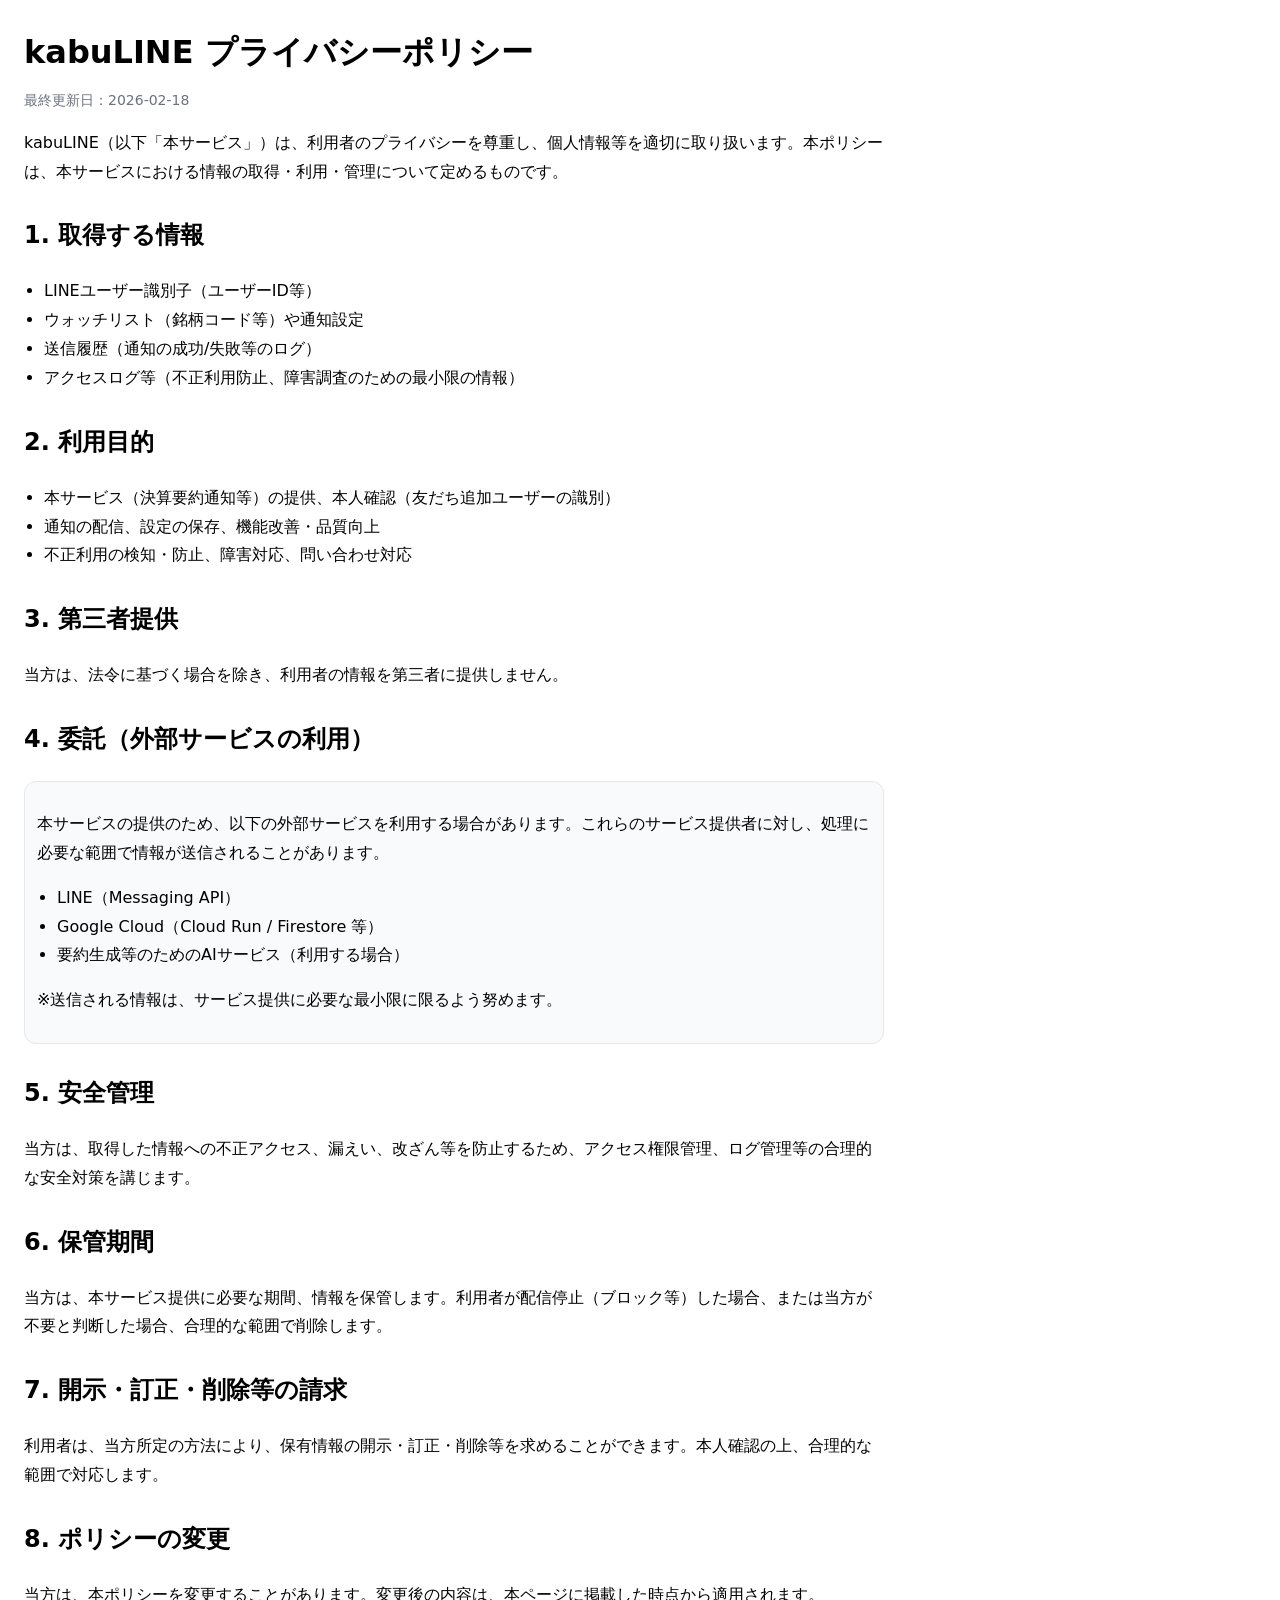
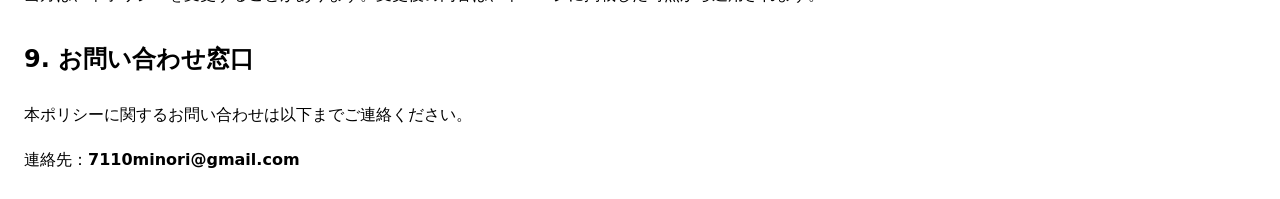
==== privacy.html @ f944e8d6 "Create privacy.html" ====
<!doctype html>
<html lang="ja">
<head>
  <meta charset="utf-8" />
  <meta name="viewport" content="width=device-width, initial-scale=1" />
  <title>kabuLINE プライバシーポリシー</title>
  <style>
    body{font-family:system-ui,-apple-system,"Hiragino Sans","Noto Sans JP",sans-serif;line-height:1.8;margin:24px;max-width:860px}
    h1{margin-bottom:0}
    .meta{color:#6b7280;font-size:14px;margin-top:6px}
    h2{margin-top:28px}
    ul{padding-left:20px}
    .note{background:#f9fafb;border:1px solid #e5e7eb;border-radius:12px;padding:12px}
  </style>
</head>
<body>
  <h1>kabuLINE プライバシーポリシー</h1>
  <div class="meta">最終更新日：2026-02-18</div>

  <p>kabuLINE（以下「本サービス」）は、利用者のプライバシーを尊重し、個人情報等を適切に取り扱います。本ポリシーは、本サービスにおける情報の取得・利用・管理について定めるものです。</p>

  <h2>1. 取得する情報</h2>
  <ul>
    <li>LINEユーザー識別子（ユーザーID等）</li>
    <li>ウォッチリスト（銘柄コード等）や通知設定</li>
    <li>送信履歴（通知の成功/失敗等のログ）</li>
    <li>アクセスログ等（不正利用防止、障害調査のための最小限の情報）</li>
  </ul>

  <h2>2. 利用目的</h2>
  <ul>
    <li>本サービス（決算要約通知等）の提供、本人確認（友だち追加ユーザーの識別）</li>
    <li>通知の配信、設定の保存、機能改善・品質向上</li>
    <li>不正利用の検知・防止、障害対応、問い合わせ対応</li>
  </ul>

  <h2>3. 第三者提供</h2>
  <p>当方は、法令に基づく場合を除き、利用者の情報を第三者に提供しません。</p>

  <h2>4. 委託（外部サービスの利用）</h2>
  <div class="note">
    <p>本サービスの提供のため、以下の外部サービスを利用する場合があります。これらのサービス提供者に対し、処理に必要な範囲で情報が送信されることがあります。</p>
    <ul>
      <li>LINE（Messaging API）</li>
      <li>Google Cloud（Cloud Run / Firestore 等）</li>
      <li>要約生成等のためのAIサービス（利用する場合）</li>
    </ul>
    <p style="margin-top:8px;">※送信される情報は、サービス提供に必要な最小限に限るよう努めます。</p>
  </div>

  <h2>5. 安全管理</h2>
  <p>当方は、取得した情報への不正アクセス、漏えい、改ざん等を防止するため、アクセス権限管理、ログ管理等の合理的な安全対策を講じます。</p>

  <h2>6. 保管期間</h2>
  <p>当方は、本サービス提供に必要な期間、情報を保管します。利用者が配信停止（ブロック等）した場合、または当方が不要と判断した場合、合理的な範囲で削除します。</p>

  <h2>7. 開示・訂正・削除等の請求</h2>
  <p>利用者は、当方所定の方法により、保有情報の開示・訂正・削除等を求めることができます。本人確認の上、合理的な範囲で対応します。</p>

  <h2>8. ポリシーの変更</h2>
  <p>当方は、本ポリシーを変更することがあります。変更後の内容は、本ページに掲載した時点から適用されます。</p>

  <h2>9. お問い合わせ窓口</h2>
  <p>本ポリシーに関するお問い合わせは以下までご連絡ください。</p>
  <p>連絡先：<strong>7110minori@gmail.com</strong></p>
</body>
</html>
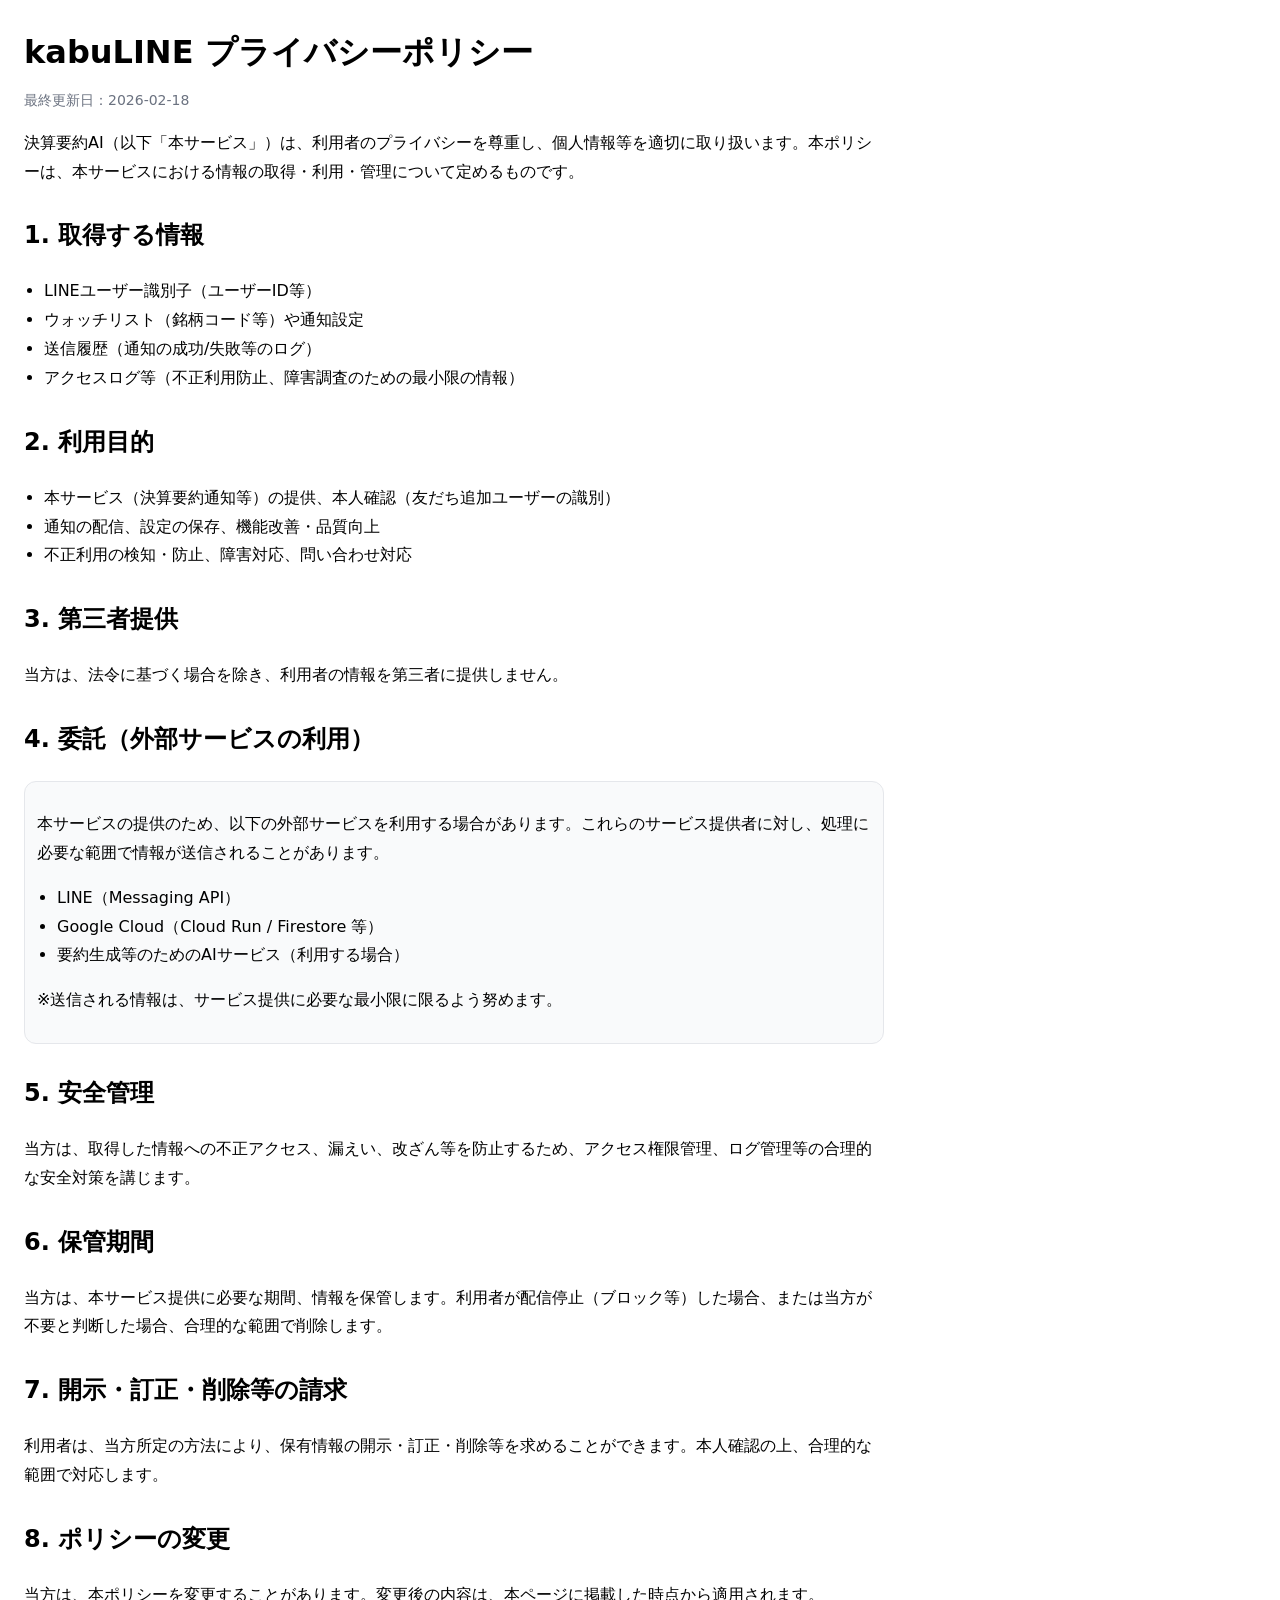
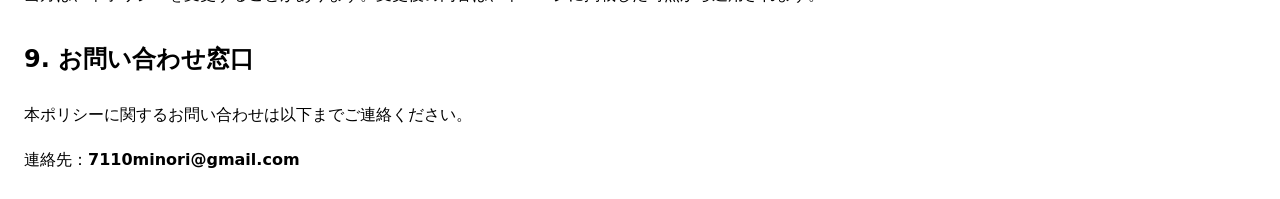
==== commit 91ec81d3: "Update privacy.html" ====
--- a/privacy.html
+++ b/privacy.html
@@ -3,7 +3,7 @@
 <head>
   <meta charset="utf-8" />
   <meta name="viewport" content="width=device-width, initial-scale=1" />
-  <title>kabuLINE プライバシーポリシー</title>
+  <title>決算要約AI プライバシーポリシー</title>
   <style>
     body{font-family:system-ui,-apple-system,"Hiragino Sans","Noto Sans JP",sans-serif;line-height:1.8;margin:24px;max-width:860px}
     h1{margin-bottom:0}
@@ -17,7 +17,7 @@
   <h1>kabuLINE プライバシーポリシー</h1>
   <div class="meta">最終更新日：2026-02-18</div>
 
-  <p>kabuLINE（以下「本サービス」）は、利用者のプライバシーを尊重し、個人情報等を適切に取り扱います。本ポリシーは、本サービスにおける情報の取得・利用・管理について定めるものです。</p>
+  <p>決算要約AI（以下「本サービス」）は、利用者のプライバシーを尊重し、個人情報等を適切に取り扱います。本ポリシーは、本サービスにおける情報の取得・利用・管理について定めるものです。</p>
 
   <h2>1. 取得する情報</h2>
   <ul>
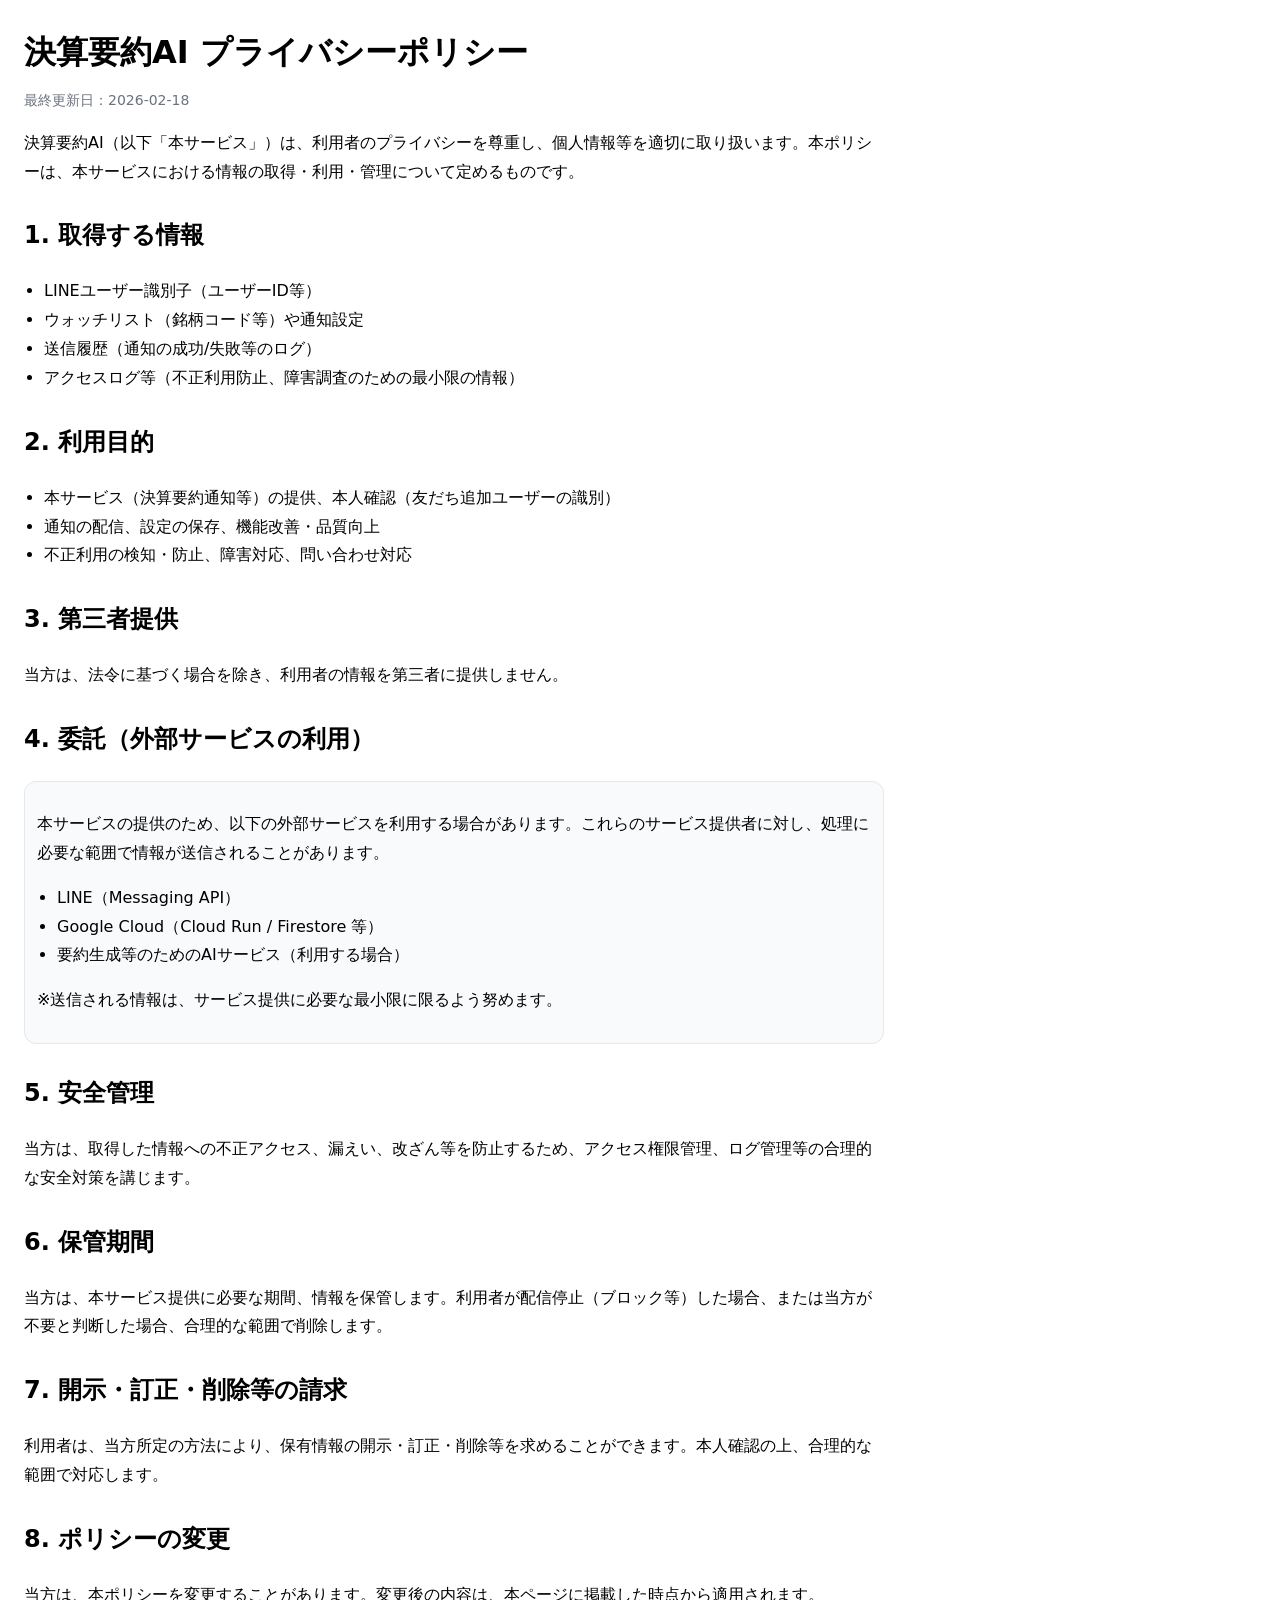
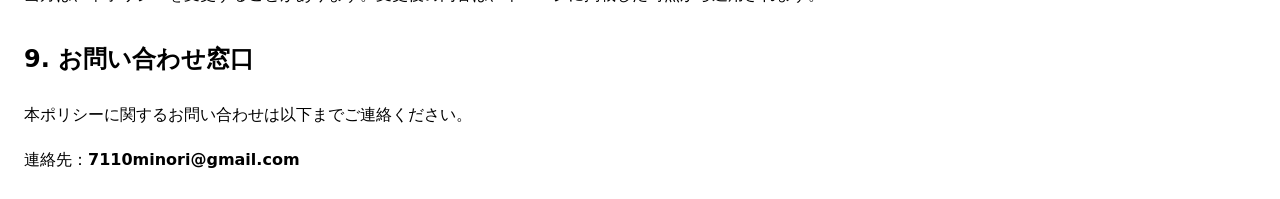
==== commit 18df43fb: "Update privacy.html" ====
--- a/privacy.html
+++ b/privacy.html
@@ -14,7 +14,7 @@
   </style>
 </head>
 <body>
-  <h1>kabuLINE プライバシーポリシー</h1>
+  <h1>決算要約AI プライバシーポリシー</h1>
   <div class="meta">最終更新日：2026-02-18</div>
 
   <p>決算要約AI（以下「本サービス」）は、利用者のプライバシーを尊重し、個人情報等を適切に取り扱います。本ポリシーは、本サービスにおける情報の取得・利用・管理について定めるものです。</p>
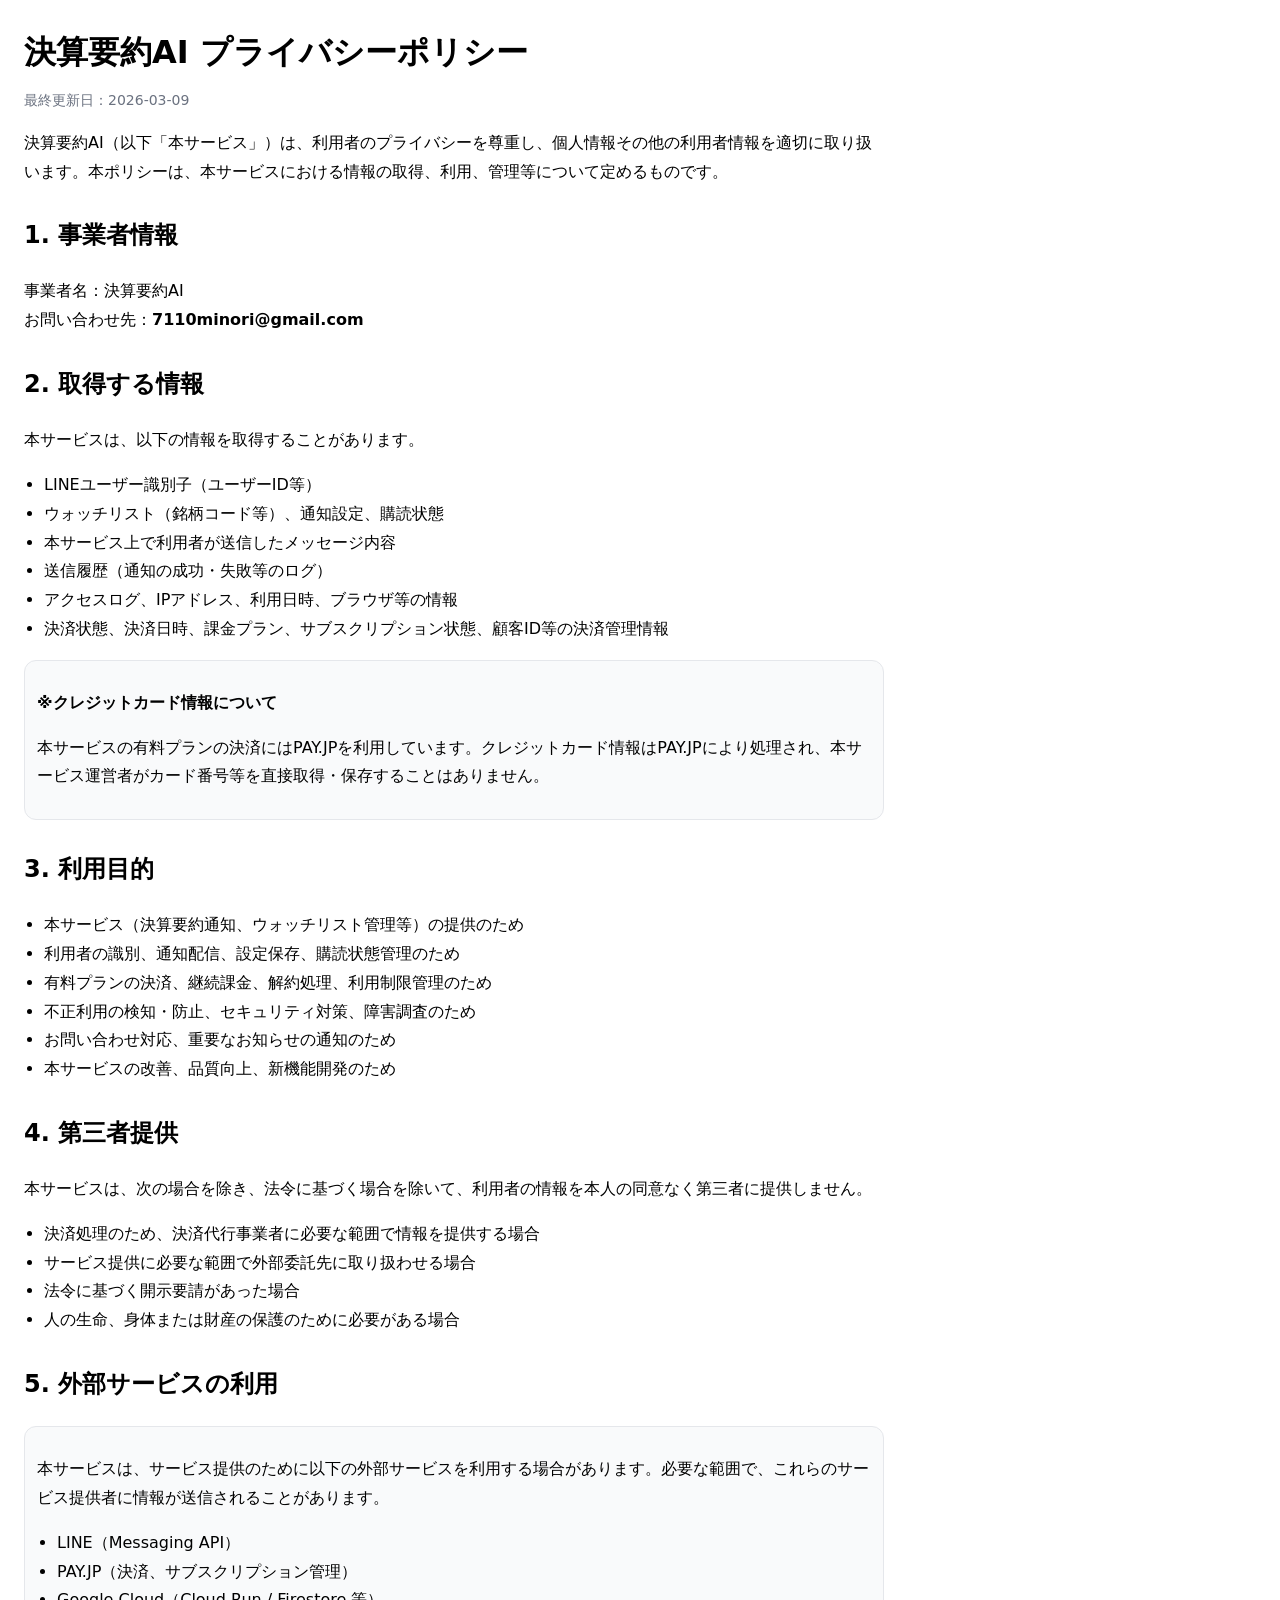
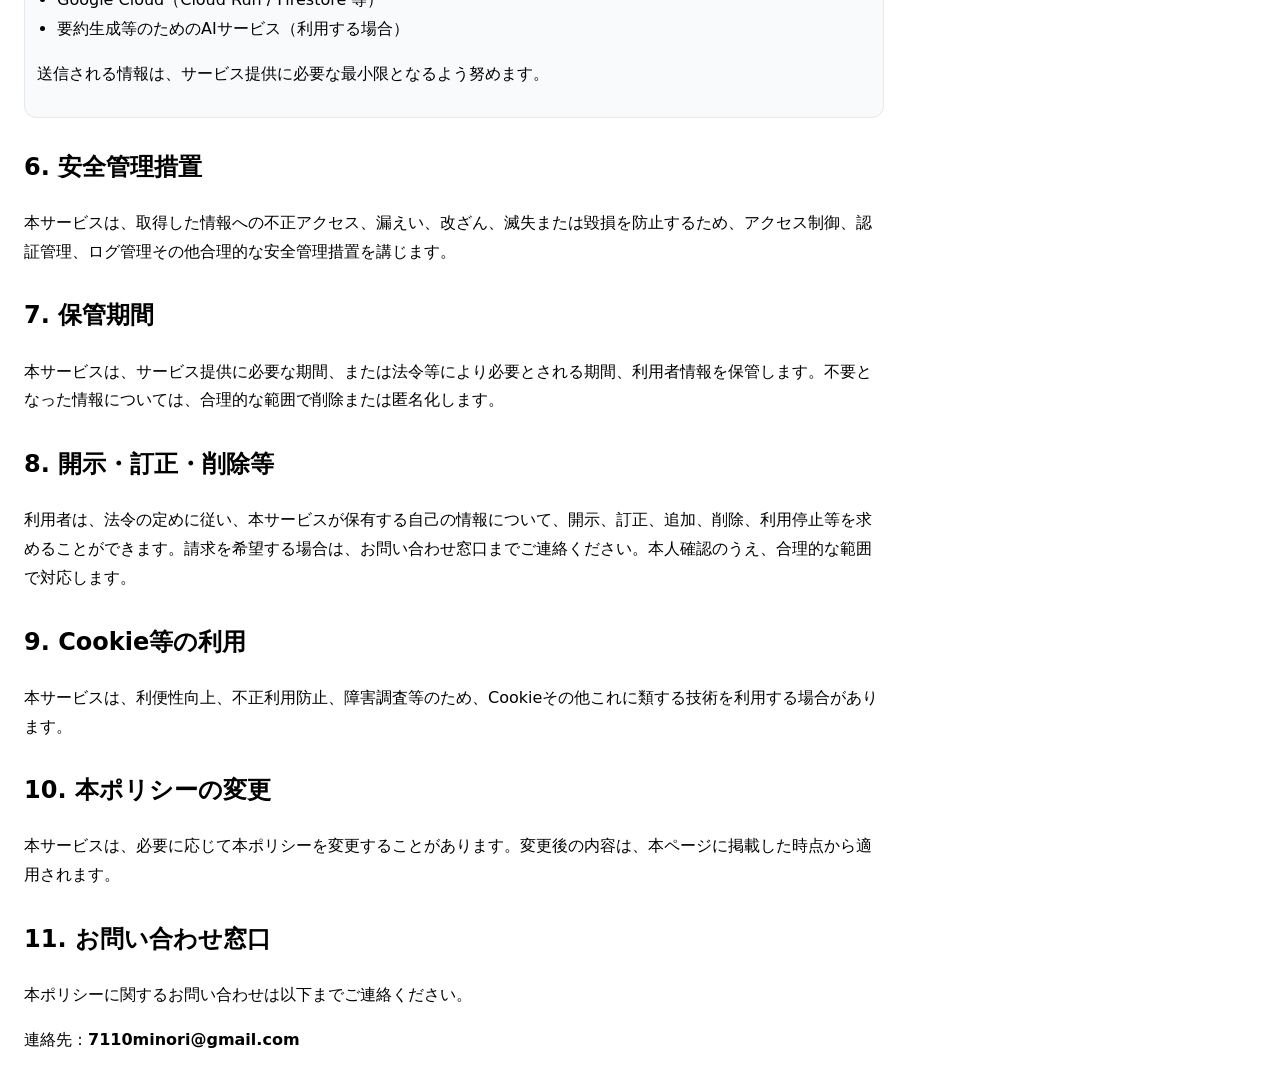
==== commit 2c254d9b: "Fix mobile guide layout" ====
--- a/privacy.html
+++ b/privacy.html
@@ -9,59 +9,86 @@
     h1{margin-bottom:0}
     .meta{color:#6b7280;font-size:14px;margin-top:6px}
     h2{margin-top:28px}
-    ul{padding-left:20px}
+    ul,ol{padding-left:20px}
     .note{background:#f9fafb;border:1px solid #e5e7eb;border-radius:12px;padding:12px}
   </style>
 </head>
 <body>
   <h1>決算要約AI プライバシーポリシー</h1>
-  <div class="meta">最終更新日：2026-02-18</div>
+  <div class="meta">最終更新日：2026-03-09</div>
 
-  <p>決算要約AI（以下「本サービス」）は、利用者のプライバシーを尊重し、個人情報等を適切に取り扱います。本ポリシーは、本サービスにおける情報の取得・利用・管理について定めるものです。</p>
+  <p>決算要約AI（以下「本サービス」）は、利用者のプライバシーを尊重し、個人情報その他の利用者情報を適切に取り扱います。本ポリシーは、本サービスにおける情報の取得、利用、管理等について定めるものです。</p>
 
-  <h2>1. 取得する情報</h2>
+  <h2>1. 事業者情報</h2>
+  <p>
+    事業者名：決算要約AI<br>
+    お問い合わせ先：<strong>7110minori@gmail.com</strong>
+  </p>
+
+  <h2>2. 取得する情報</h2>
+  <p>本サービスは、以下の情報を取得することがあります。</p>
   <ul>
     <li>LINEユーザー識別子（ユーザーID等）</li>
-    <li>ウォッチリスト（銘柄コード等）や通知設定</li>
-    <li>送信履歴（通知の成功/失敗等のログ）</li>
-    <li>アクセスログ等（不正利用防止、障害調査のための最小限の情報）</li>
+    <li>ウォッチリスト（銘柄コード等）、通知設定、購読状態</li>
+    <li>本サービス上で利用者が送信したメッセージ内容</li>
+    <li>送信履歴（通知の成功・失敗等のログ）</li>
+    <li>アクセスログ、IPアドレス、利用日時、ブラウザ等の情報</li>
+    <li>決済状態、決済日時、課金プラン、サブスクリプション状態、顧客ID等の決済管理情報</li>
   </ul>
 
-  <h2>2. 利用目的</h2>
+  <div class="note">
+    <p><strong>※クレジットカード情報について</strong></p>
+    <p>本サービスの有料プランの決済にはPAY.JPを利用しています。クレジットカード情報はPAY.JPにより処理され、本サービス運営者がカード番号等を直接取得・保存することはありません。</p>
+  </div>
+
+  <h2>3. 利用目的</h2>
   <ul>
-    <li>本サービス（決算要約通知等）の提供、本人確認（友だち追加ユーザーの識別）</li>
-    <li>通知の配信、設定の保存、機能改善・品質向上</li>
-    <li>不正利用の検知・防止、障害対応、問い合わせ対応</li>
+    <li>本サービス（決算要約通知、ウォッチリスト管理等）の提供のため</li>
+    <li>利用者の識別、通知配信、設定保存、購読状態管理のため</li>
+    <li>有料プランの決済、継続課金、解約処理、利用制限管理のため</li>
+    <li>不正利用の検知・防止、セキュリティ対策、障害調査のため</li>
+    <li>お問い合わせ対応、重要なお知らせの通知のため</li>
+    <li>本サービスの改善、品質向上、新機能開発のため</li>
   </ul>
 
-  <h2>3. 第三者提供</h2>
-  <p>当方は、法令に基づく場合を除き、利用者の情報を第三者に提供しません。</p>
+  <h2>4. 第三者提供</h2>
+  <p>本サービスは、次の場合を除き、法令に基づく場合を除いて、利用者の情報を本人の同意なく第三者に提供しません。</p>
+  <ul>
+    <li>決済処理のため、決済代行事業者に必要な範囲で情報を提供する場合</li>
+    <li>サービス提供に必要な範囲で外部委託先に取り扱わせる場合</li>
+    <li>法令に基づく開示要請があった場合</li>
+    <li>人の生命、身体または財産の保護のために必要がある場合</li>
+  </ul>
 
-  <h2>4. 委託（外部サービスの利用）</h2>
+  <h2>5. 外部サービスの利用</h2>
   <div class="note">
-    <p>本サービスの提供のため、以下の外部サービスを利用する場合があります。これらのサービス提供者に対し、処理に必要な範囲で情報が送信されることがあります。</p>
+    <p>本サービスは、サービス提供のために以下の外部サービスを利用する場合があります。必要な範囲で、これらのサービス提供者に情報が送信されることがあります。</p>
     <ul>
       <li>LINE（Messaging API）</li>
+      <li>PAY.JP（決済、サブスクリプション管理）</li>
       <li>Google Cloud（Cloud Run / Firestore 等）</li>
       <li>要約生成等のためのAIサービス（利用する場合）</li>
     </ul>
-    <p style="margin-top:8px;">※送信される情報は、サービス提供に必要な最小限に限るよう努めます。</p>
+    <p>送信される情報は、サービス提供に必要な最小限となるよう努めます。</p>
   </div>
 
-  <h2>5. 安全管理</h2>
-  <p>当方は、取得した情報への不正アクセス、漏えい、改ざん等を防止するため、アクセス権限管理、ログ管理等の合理的な安全対策を講じます。</p>
+  <h2>6. 安全管理措置</h2>
+  <p>本サービスは、取得した情報への不正アクセス、漏えい、改ざん、滅失または毀損を防止するため、アクセス制御、認証管理、ログ管理その他合理的な安全管理措置を講じます。</p>
 
-  <h2>6. 保管期間</h2>
-  <p>当方は、本サービス提供に必要な期間、情報を保管します。利用者が配信停止（ブロック等）した場合、または当方が不要と判断した場合、合理的な範囲で削除します。</p>
+  <h2>7. 保管期間</h2>
+  <p>本サービスは、サービス提供に必要な期間、または法令等により必要とされる期間、利用者情報を保管します。不要となった情報については、合理的な範囲で削除または匿名化します。</p>
 
-  <h2>7. 開示・訂正・削除等の請求</h2>
-  <p>利用者は、当方所定の方法により、保有情報の開示・訂正・削除等を求めることができます。本人確認の上、合理的な範囲で対応します。</p>
+  <h2>8. 開示・訂正・削除等</h2>
+  <p>利用者は、法令の定めに従い、本サービスが保有する自己の情報について、開示、訂正、追加、削除、利用停止等を求めることができます。請求を希望する場合は、お問い合わせ窓口までご連絡ください。本人確認のうえ、合理的な範囲で対応します。</p>
 
-  <h2>8. ポリシーの変更</h2>
-  <p>当方は、本ポリシーを変更することがあります。変更後の内容は、本ページに掲載した時点から適用されます。</p>
+  <h2>9. Cookie等の利用</h2>
+  <p>本サービスは、利便性向上、不正利用防止、障害調査等のため、Cookieその他これに類する技術を利用する場合があります。</p>
 
-  <h2>9. お問い合わせ窓口</h2>
+  <h2>10. 本ポリシーの変更</h2>
+  <p>本サービスは、必要に応じて本ポリシーを変更することがあります。変更後の内容は、本ページに掲載した時点から適用されます。</p>
+
+  <h2>11. お問い合わせ窓口</h2>
   <p>本ポリシーに関するお問い合わせは以下までご連絡ください。</p>
   <p>連絡先：<strong>7110minori@gmail.com</strong></p>
 </body>
-</html>
+</html>
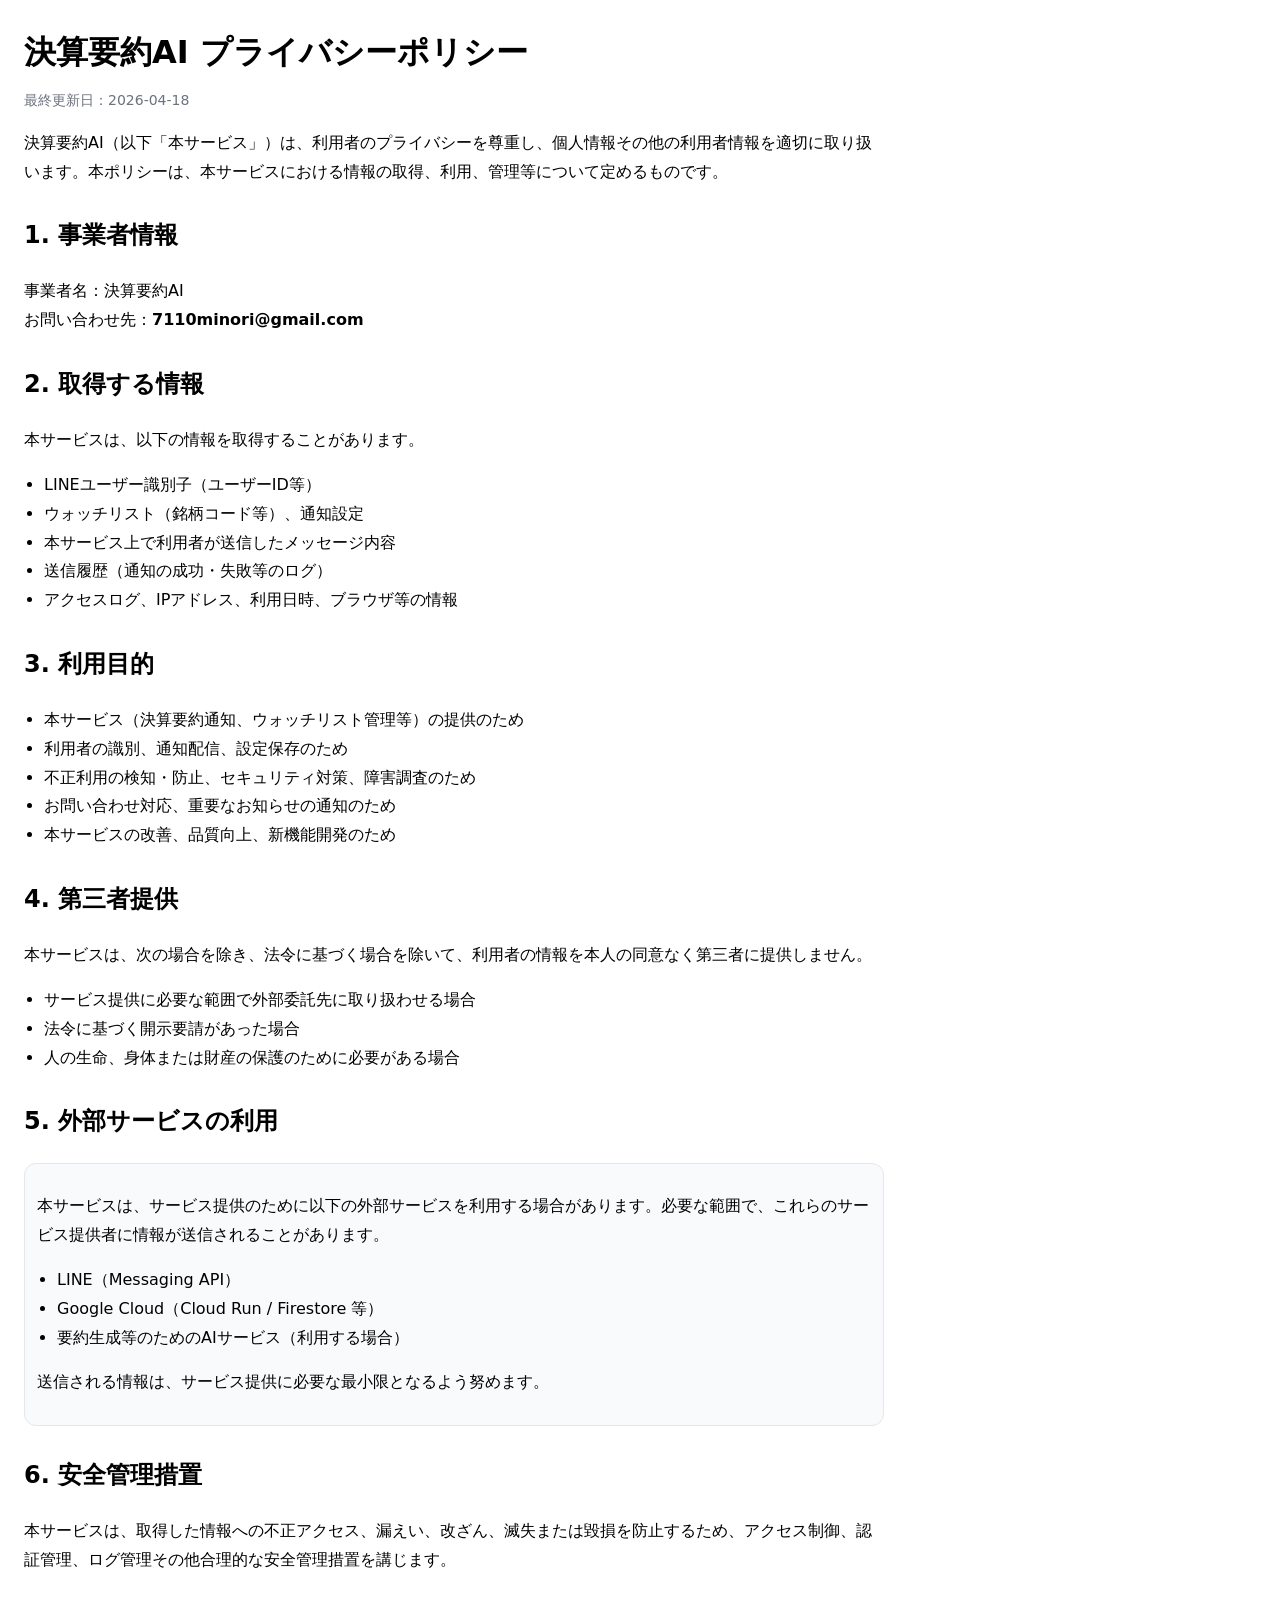
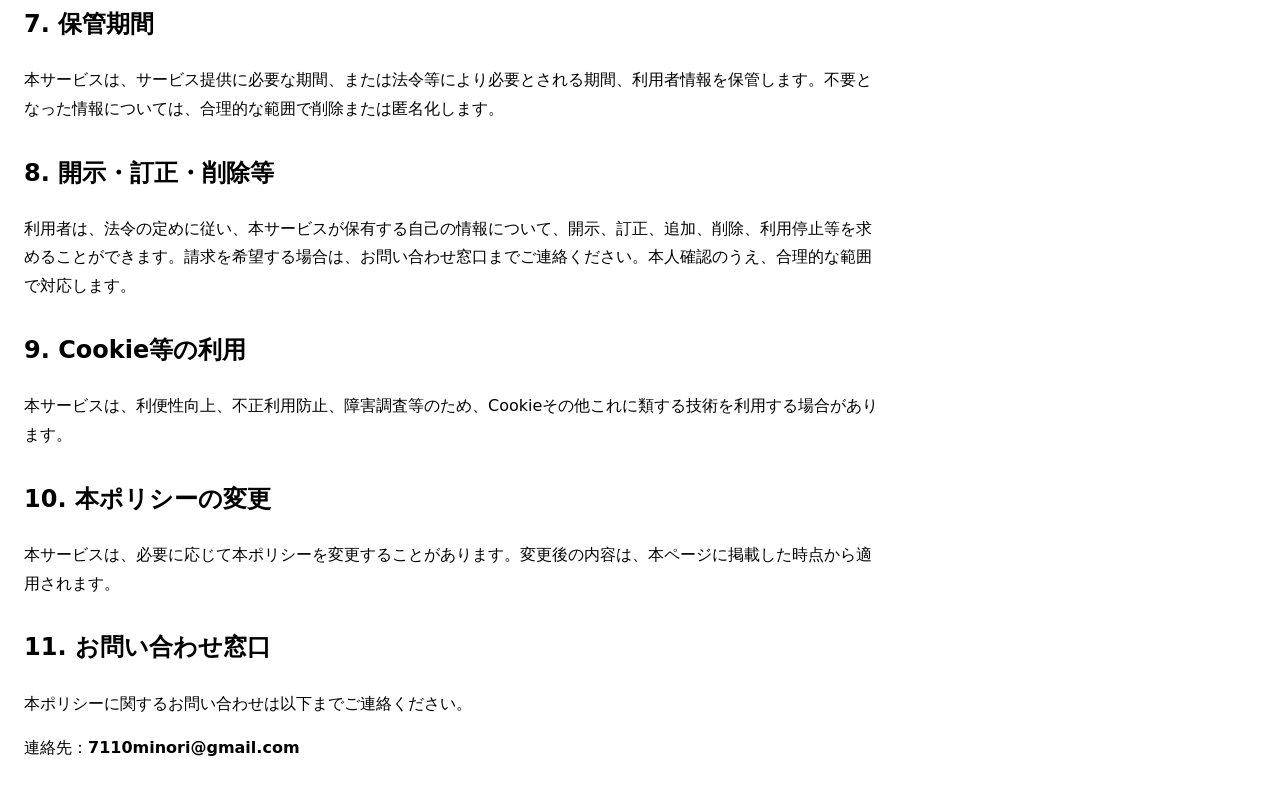
==== commit a29875ab: "無料版に合わせてサイト文言と法務ページを修正" ====
--- a/privacy.html
+++ b/privacy.html
@@ -15,7 +15,7 @@
 </head>
 <body>
   <h1>決算要約AI プライバシーポリシー</h1>
-  <div class="meta">最終更新日：2026-03-09</div>
+  <div class="meta">最終更新日：2026-04-18</div>
 
   <p>決算要約AI（以下「本サービス」）は、利用者のプライバシーを尊重し、個人情報その他の利用者情報を適切に取り扱います。本ポリシーは、本サービスにおける情報の取得、利用、管理等について定めるものです。</p>
 
@@ -29,23 +29,16 @@
   <p>本サービスは、以下の情報を取得することがあります。</p>
   <ul>
     <li>LINEユーザー識別子（ユーザーID等）</li>
-    <li>ウォッチリスト（銘柄コード等）、通知設定、購読状態</li>
+    <li>ウォッチリスト（銘柄コード等）、通知設定</li>
     <li>本サービス上で利用者が送信したメッセージ内容</li>
     <li>送信履歴（通知の成功・失敗等のログ）</li>
     <li>アクセスログ、IPアドレス、利用日時、ブラウザ等の情報</li>
-    <li>決済状態、決済日時、課金プラン、サブスクリプション状態、顧客ID等の決済管理情報</li>
   </ul>
-
-  <div class="note">
-    <p><strong>※クレジットカード情報について</strong></p>
-    <p>本サービスの有料プランの決済にはPAY.JPを利用しています。クレジットカード情報はPAY.JPにより処理され、本サービス運営者がカード番号等を直接取得・保存することはありません。</p>
-  </div>
 
   <h2>3. 利用目的</h2>
   <ul>
     <li>本サービス（決算要約通知、ウォッチリスト管理等）の提供のため</li>
-    <li>利用者の識別、通知配信、設定保存、購読状態管理のため</li>
-    <li>有料プランの決済、継続課金、解約処理、利用制限管理のため</li>
+    <li>利用者の識別、通知配信、設定保存のため</li>
     <li>不正利用の検知・防止、セキュリティ対策、障害調査のため</li>
     <li>お問い合わせ対応、重要なお知らせの通知のため</li>
     <li>本サービスの改善、品質向上、新機能開発のため</li>
@@ -54,7 +47,6 @@
   <h2>4. 第三者提供</h2>
   <p>本サービスは、次の場合を除き、法令に基づく場合を除いて、利用者の情報を本人の同意なく第三者に提供しません。</p>
   <ul>
-    <li>決済処理のため、決済代行事業者に必要な範囲で情報を提供する場合</li>
     <li>サービス提供に必要な範囲で外部委託先に取り扱わせる場合</li>
     <li>法令に基づく開示要請があった場合</li>
     <li>人の生命、身体または財産の保護のために必要がある場合</li>
@@ -65,7 +57,6 @@
     <p>本サービスは、サービス提供のために以下の外部サービスを利用する場合があります。必要な範囲で、これらのサービス提供者に情報が送信されることがあります。</p>
     <ul>
       <li>LINE（Messaging API）</li>
-      <li>PAY.JP（決済、サブスクリプション管理）</li>
       <li>Google Cloud（Cloud Run / Firestore 等）</li>
       <li>要約生成等のためのAIサービス（利用する場合）</li>
     </ul>
